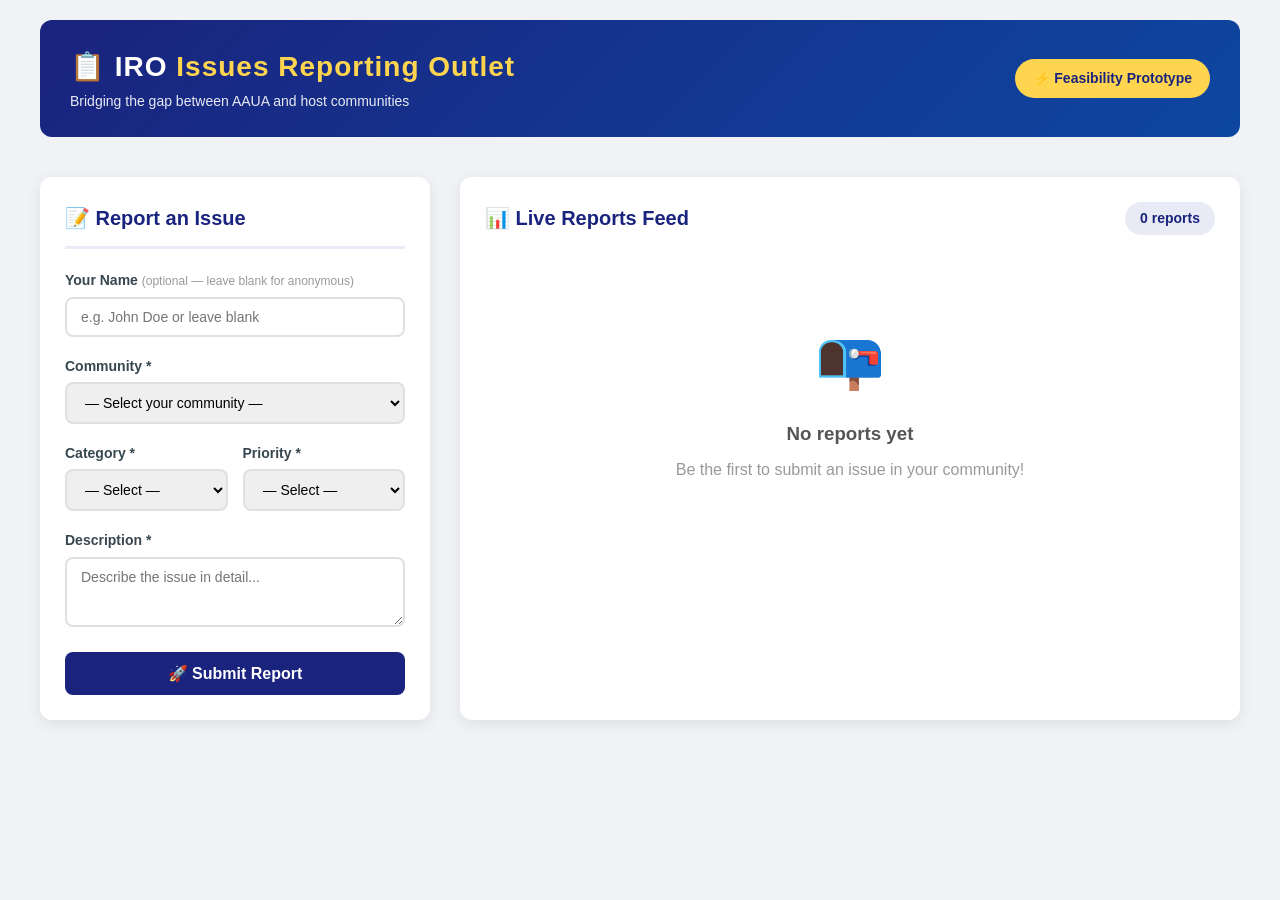
==== IRO/index.html @ c9edafbb "Add Software Requirement Specification (SRS) document for IRO (Issues Reporting Outlet)" ====
<!DOCTYPE html>
<html lang="en">
<head>
    <meta charset="UTF-8">
    <meta name="viewport" content="width=device-width, initial-scale=1.0">
    <title>IRO - Issues Reporting Outlet</title>
    <style>
        
        * {
            margin: 0;
            padding: 0;
            box-sizing: border-box;
        }

        body {
            font-family: 'Segoe UI', Tahoma, Geneva, Verdana, sans-serif;
            background: #f0f2f5;
            color: #333;
            line-height: 1.6;
            padding: 20px;
        }

        
        .container {
            max-width: 1200px;
            margin: 0 auto;
            display: grid;
            grid-template-columns: 1fr 2fr;
            gap: 30px;
        }

        
        header {
            grid-column: 1 / -1;
            background: linear-gradient(135deg, #1a237e, #0d47a1);
            color: white;
            padding: 25px 30px;
            border-radius: 12px;
            margin-bottom: 10px;
            display: flex;
            justify-content: space-between;
            align-items: center;
            flex-wrap: wrap;
        }

        header h1 {
            font-size: 28px;
            font-weight: 700;
            letter-spacing: 1px;
        }

        header h1 span {
            color: #ffd54f;
        }

        header p {
            font-size: 14px;
            opacity: 0.9;
        }

        .badge {
            background: #ffd54f;
            color: #1a237e;
            padding: 8px 18px;
            border-radius: 20px;
            font-weight: 600;
            font-size: 14px;
        }

        
        .card {
            background: white;
            padding: 25px;
            border-radius: 12px;
            box-shadow: 0 4px 15px rgba(0, 0, 0, 0.08);
        }

        .card h2 {
            font-size: 20px;
            margin-bottom: 20px;
            color: #1a237e;
            border-bottom: 3px solid #e8eaf6;
            padding-bottom: 12px;
        }

        .form-group {
            margin-bottom: 18px;
        }

        .form-group label {
            display: block;
            font-weight: 600;
            font-size: 14px;
            margin-bottom: 5px;
            color: #37474f;
        }

        .form-group label .optional {
            font-weight: 400;
            color: #999;
            font-size: 12px;
        }

        .form-group input,
        .form-group select,
        .form-group textarea {
            width: 100%;
            padding: 10px 14px;
            border: 2px solid #e0e0e0;
            border-radius: 8px;
            font-size: 14px;
            transition: 0.3s;
            font-family: inherit;
        }

        .form-group input:focus,
        .form-group select:focus,
        .form-group textarea:focus {
            outline: none;
            border-color: #1a237e;
            box-shadow: 0 0 0 3px rgba(26, 35, 126, 0.1);
        }

        .form-group textarea {
            resize: vertical;
            min-height: 70px;
        }

        .form-row {
            display: grid;
            grid-template-columns: 1fr 1fr;
            gap: 15px;
        }

        .btn {
            background: #1a237e;
            color: white;
            border: none;
            padding: 12px 28px;
            border-radius: 8px;
            font-size: 16px;
            font-weight: 600;
            cursor: pointer;
            transition: 0.3s;
            width: 100%;
        }

        .btn:hover {
            background: #0d47a1;
            transform: translateY(-2px);
            box-shadow: 0 6px 20px rgba(26, 35, 126, 0.3);
        }

        .btn:active {
            transform: translateY(0);
        }

        
        .feed-header {
            display: flex;
            justify-content: space-between;
            align-items: center;
            margin-bottom: 20px;
            flex-wrap: wrap;
            gap: 10px;
        }

        .feed-header h2 {
            margin-bottom: 0;
            border-bottom: none;
            padding-bottom: 0;
        }

        .report-count {
            background: #e8eaf6;
            padding: 5px 15px;
            border-radius: 20px;
            font-size: 14px;
            font-weight: 600;
            color: #1a237e;
        }

        .report-item {
            background: white;
            padding: 18px 20px;
            border-radius: 10px;
            margin-bottom: 14px;
            box-shadow: 0 2px 8px rgba(0, 0, 0, 0.06);
            border-left: 5px solid #e0e0e0;
            transition: 0.3s;
        }

        .report-item:hover {
            transform: translateX(4px);
            box-shadow: 0 4px 15px rgba(0, 0, 0, 0.1);
        }

        .report-item .report-header {
            display: flex;
            justify-content: space-between;
            align-items: center;
            flex-wrap: wrap;
            gap: 10px;
            margin-bottom: 8px;
        }

        .report-item .reporter {
            font-weight: 600;
            color: #1a237e;
        }

        .report-item .timestamp {
            font-size: 12px;
            color: #999;
        }

        .report-item .category {
            font-size: 13px;
            color: #666;
            background: #f5f5f5;
            padding: 2px 12px;
            border-radius: 12px;
            display: inline-block;
        }

        .report-item .description {
            margin: 8px 0 10px 0;
            color: #444;
        }

        .report-item .community {
            font-size: 13px;
            color: #666;
        }

        .report-item .community strong {
            color: #1a237e;
        }

        
        .priority-badge {
            font-size: 12px;
            font-weight: 700;
            padding: 4px 14px;
            border-radius: 20px;
            text-transform: uppercase;
            letter-spacing: 0.5px;
        }

        .priority-high {
            background: #ffebee;
            color: #c62828;
            border-left-color: #c62828;
        }
        .priority-high .priority-badge {
            background: #c62828;
            color: white;
        }

        .priority-medium {
            background: #fff8e1;
            color: #f57f17;
            border-left-color: #f57f17;
        }
        .priority-medium .priority-badge {
            background: #f57f17;
            color: white;
        }

        .priority-low {
            background: #e8f5e9;
            color: #2e7d32;
            border-left-color: #2e7d32;
        }
        .priority-low .priority-badge {
            background: #2e7d32;
            color: white;
        }

        
        .empty-state {
            text-align: center;
            padding: 60px 20px;
            color: #999;
        }

        .empty-state .icon {
            font-size: 56px;
            margin-bottom: 15px;
        }

        .empty-state h3 {
            color: #555;
            margin-bottom: 8px;
        }

        
        .toast {
            position: fixed;
            bottom: 30px;
            right: 30px;
            background: #1a237e;
            color: white;
            padding: 15px 25px;
            border-radius: 10px;
            box-shadow: 0 6px 25px rgba(0, 0, 0, 0.2);
            transform: translateY(100px);
            opacity: 0;
            transition: 0.5s;
            z-index: 1000;
            font-weight: 500;
        }

        .toast.show {
            transform: translateY(0);
            opacity: 1;
        }

        .toast.success {
            background: #2e7d32;
        }

        .toast.error {
            background: #c62828;
        }

        
        @media (max-width: 760px) {
            .container {
                grid-template-columns: 1fr;
                gap: 20px;
            }

            header {
                flex-direction: column;
                text-align: center;
                gap: 10px;
                padding: 20px;
            }

            header h1 {
                font-size: 22px;
            }

            .form-row {
                grid-template-columns: 1fr;
            }

            .feed-header {
                flex-direction: column;
                align-items: flex-start;
            }

            .card {
                padding: 18px;
            }

            body {
                padding: 12px;
            }

            .toast {
                left: 20px;
                right: 20px;
                bottom: 20px;
                text-align: center;
            }
        }

        @media (max-width: 480px) {
            header h1 {
                font-size: 18px;
            }
            .badge {
                font-size: 11px;
                padding: 5px 12px;
            }
        }
    </style>
</head>
<body>

    <div class="container">

        
        <header>
            <div>
                <h1>📋 IRO <span>Issues Reporting Outlet</span></h1>
                <p>Bridging the gap between AAUA and host communities</p>
            </div>
            <div class="badge">⚡ Feasibility Prototype</div>
        </header>

        
        <section class="card" id="submitSection">
            <h2>📝 Report an Issue</h2>
            <form id="reportForm">
                <div class="form-group">
                    <label>Your Name <span class="optional">(optional — leave blank for anonymous)</span></label>
                    <input type="text" id="reporterName" placeholder="e.g. John Doe or leave blank">
                </div>

                <div class="form-group">
                    <label>Community *</label>
                    <select id="community" required>
                        <option value="">— Select your community —</option>
                        <option value="Akungba">Akungba</option>
                        <option value="Iwaro">Iwaro</option>
                        <option value="Etioro">Etioro</option>
                        <option value="Ayegunle">Ayegunle</option>
                        <option value="AAUA Students (General)">AAUA Students (General)</option>
                        <option value="Other">Other</option>
                    </select>
                </div>

                <div class="form-row">
                    <div class="form-group">
                        <label>Category *</label>
                        <select id="category" required>
                            <option value="">— Select —</option>
                            <option value="Security">Security</option>
                            <option value="Infrastructure">Infrastructure</option>
                            <option value="Welfare">Welfare</option>
                            <option value="Sanitation">Sanitation</option>
                            <option value="Electricity">Electricity</option>
                            <option value="Water">Water</option>
                            <option value="Road">Road</option>
                            <option value="Other">Other</option>
                        </select>
                    </div>
                    <div class="form-group">
                        <label>Priority *</label>
                        <select id="priority" required>
                            <option value="">— Select —</option>
                            <option value="Low">🟢 Low</option>
                            <option value="Medium">🟡 Medium</option>
                            <option value="High">🔴 High</option>
                        </select>
                    </div>
                </div>

                <div class="form-group">
                    <label>Description *</label>
                    <textarea id="description" placeholder="Describe the issue in detail..." required></textarea>
                </div>

                <button type="submit" class="btn">🚀 Submit Report</button>
            </form>
        </section>

        
        <section class="card" id="feedSection">
            <div class="feed-header">
                <h2>📊 Live Reports Feed</h2>
                <span class="report-count" id="reportCount">0 reports</span>
            </div>
            <div id="reportsContainer">
                
            </div>
        </section>

    </div>

    
    <div id="toast" class="toast"></div>

    <script>
        
        
        

        const STORAGE_KEY = 'iro_reports';

        
        function getReports() {
            try {
                const data = localStorage.getItem(STORAGE_KEY);
                return data ? JSON.parse(data) : [];
            } catch (e) {
                return [];
            }
        }

        
        function saveReports(reports) {
            localStorage.setItem(STORAGE_KEY, JSON.stringify(reports));
        }

        
        function escapeHtml(text) {
            if (!text) return '';
            const map = {
                '&': '&amp;',
                '<': '&lt;',
                '>': '&gt;',
                '"': '&quot;',
                "'": '&#039;'
            };
            return String(text).replace(/[&<>"']/g, function(m) {
                return map[m];
            });
        }

        // ----- Helper: Format timestamp -----
        function formatTimestamp(timestamp) {
            const date = new Date(timestamp);
            return date.toLocaleString('en-NG', {
                day: '2-digit',
                month: 'short',
                year: 'numeric',
                hour: '2-digit',
                minute: '2-digit'
            });
        }

        // ============================================================
        //  RENDER REPORTS
        // ============================================================

        function renderReports() {
            const reports = getReports();
            const container = document.getElementById('reportsContainer');
            const countBadge = document.getElementById('reportCount');

            // Update count
            countBadge.textContent = `${reports.length} report${reports.length !== 1 ? 's' : ''}`;

            if (reports.length === 0) {
                container.innerHTML = `
                    <div class="empty-state">
                        <div class="icon">📭</div>
                        <h3>No reports yet</h3>
                        <p>Be the first to submit an issue in your community!</p>
                    </div>
                `;
                return;
            }

            // Sort: newest first (reverse chronological)
            const sorted = [...reports].sort((a, b) => b.timestamp - a.timestamp);

            let html = '';
            for (const report of sorted) {
                // Determine priority class for styling
                const priorityClass = `priority-${report.priority.toLowerCase()}`;

                html += `
                    <div class="report-item ${priorityClass}">
                        <div class="report-header">
                            <span class="reporter">👤 ${escapeHtml(report.reporter)}</span>
                            <span class="priority-badge">${escapeHtml(report.priority)}</span>
                        </div>
                        <div class="report-header" style="margin-top: -4px;">
                            <span class="category">📂 ${escapeHtml(report.category)}</span>
                            <span class="timestamp">🕐 ${formatTimestamp(report.timestamp)}</span>
                        </div>
                        <p class="description">${escapeHtml(report.description)}</p>
                        <div class="community">
                            <strong>📍 Community:</strong> ${escapeHtml(report.community)}
                        </div>
                    </div>
                `;
            }

            container.innerHTML = html;
        }

        // ============================================================
        //  SUBMIT FORM
        // ============================================================

        function showToast(message, type = 'success') {
            const toast = document.getElementById('toast');
            toast.textContent = message;
            toast.className = `toast ${type}`;
            // Force reflow
            void toast.offsetWidth;
            toast.classList.add('show');

            clearTimeout(toast._timeout);
            toast._timeout = setTimeout(() => {
                toast.classList.remove('show');
            }, 3500);
        }

        document.getElementById('reportForm').addEventListener('submit', function(e) {
            e.preventDefault();

            // 1. Get form values
            let name = document.getElementById('reporterName').value.trim();
            const community = document.getElementById('community').value;
            const category = document.getElementById('category').value;
            const priority = document.getElementById('priority').value;
            const description = document.getElementById('description').value.trim();

            // 2. Validate
            if (!community || !category || !priority || !description) {
                showToast('⚠️ Please fill in all required fields.', 'error');
                return;
            }

            // 3. Sanitize inputs
            const sanitizedName = escapeHtml(name || 'Anonymous');
            const sanitizedCommunity = escapeHtml(community);
            const sanitizedCategory = escapeHtml(category);
            const sanitizedPriority = escapeHtml(priority);
            const sanitizedDescription = escapeHtml(description);

            // 4. Build report object
            const report = {
                id: Date.now() + '_' + Math.random().toString(36).substr(2, 6),
                reporter: sanitizedName,
                community: sanitizedCommunity,
                category: sanitizedCategory,
                priority: sanitizedPriority,
                description: sanitizedDescription,
                timestamp: Date.now()
            };

            // 5. Save to localStorage
            const reports = getReports();
            reports.push(report);
            saveReports(reports);

            // 6. Clear form
            document.getElementById('reportForm').reset();
            // Keep name field empty for next anonymous submission
            document.getElementById('reporterName').value = '';

            // 7. Re-render feed
            renderReports();

            // 8. Show success
            showToast('✅ Report submitted successfully!', 'success');
        });

        // ============================================================
        //  INIT — Load reports on page load
        // ============================================================

        document.addEventListener('DOMContentLoaded', function() {
            renderReports();

            // Auto-refresh every 10 seconds (for demo / multi-tab sync)
            setInterval(renderReports, 10000);
        });

        // ============================================================
        //  KEYBOARD SHORTCUT: Ctrl+Enter to submit
        // ============================================================

        document.addEventListener('keydown', function(e) {
            if ((e.ctrlKey || e.metaKey) && e.key === 'Enter') {
                const form = document.getElementById('reportForm');
                if (document.activeElement && form.contains(document.activeElement)) {
                    form.dispatchEvent(new Event('submit'));
                }
            }
        });
    </script>

</body>
</html>
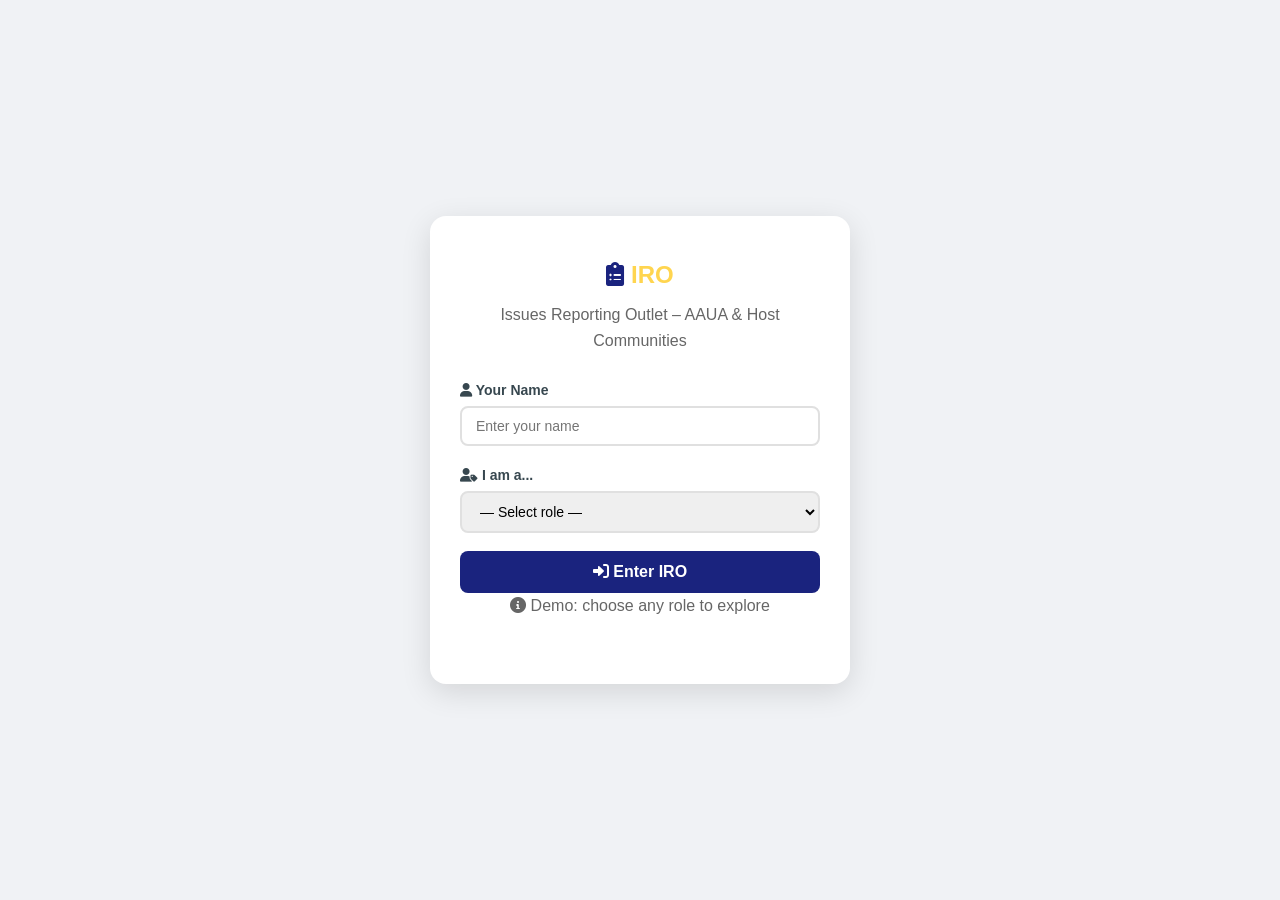
==== commit 05c1f047: "chore: update styles in style.css and remove redundant login.html" ====
--- a/IRO/index.html
+++ b/IRO/index.html
@@ -1,663 +1,161 @@
 <!DOCTYPE html>
 <html lang="en">
 <head>
-    <meta charset="UTF-8">
-    <meta name="viewport" content="width=device-width, initial-scale=1.0">
-    <title>IRO - Issues Reporting Outlet</title>
-    <style>
-        
-        * {
-            margin: 0;
-            padding: 0;
-            box-sizing: border-box;
-        }
-
-        body {
-            font-family: 'Segoe UI', Tahoma, Geneva, Verdana, sans-serif;
-            background: #f0f2f5;
-            color: #333;
-            line-height: 1.6;
-            padding: 20px;
-        }
-
-        
-        .container {
-            max-width: 1200px;
-            margin: 0 auto;
-            display: grid;
-            grid-template-columns: 1fr 2fr;
-            gap: 30px;
-        }
-
-        
-        header {
-            grid-column: 1 / -1;
-            background: linear-gradient(135deg, #1a237e, #0d47a1);
-            color: white;
-            padding: 25px 30px;
-            border-radius: 12px;
-            margin-bottom: 10px;
-            display: flex;
-            justify-content: space-between;
-            align-items: center;
-            flex-wrap: wrap;
-        }
-
-        header h1 {
-            font-size: 28px;
-            font-weight: 700;
-            letter-spacing: 1px;
-        }
-
-        header h1 span {
-            color: #ffd54f;
-        }
-
-        header p {
-            font-size: 14px;
-            opacity: 0.9;
-        }
-
-        .badge {
-            background: #ffd54f;
-            color: #1a237e;
-            padding: 8px 18px;
-            border-radius: 20px;
-            font-weight: 600;
-            font-size: 14px;
-        }
-
-        
-        .card {
-            background: white;
-            padding: 25px;
-            border-radius: 12px;
-            box-shadow: 0 4px 15px rgba(0, 0, 0, 0.08);
-        }
-
-        .card h2 {
-            font-size: 20px;
-            margin-bottom: 20px;
-            color: #1a237e;
-            border-bottom: 3px solid #e8eaf6;
-            padding-bottom: 12px;
-        }
-
-        .form-group {
-            margin-bottom: 18px;
-        }
-
-        .form-group label {
-            display: block;
-            font-weight: 600;
-            font-size: 14px;
-            margin-bottom: 5px;
-            color: #37474f;
-        }
-
-        .form-group label .optional {
-            font-weight: 400;
-            color: #999;
-            font-size: 12px;
-        }
-
-        .form-group input,
-        .form-group select,
-        .form-group textarea {
-            width: 100%;
-            padding: 10px 14px;
-            border: 2px solid #e0e0e0;
-            border-radius: 8px;
-            font-size: 14px;
-            transition: 0.3s;
-            font-family: inherit;
-        }
-
-        .form-group input:focus,
-        .form-group select:focus,
-        .form-group textarea:focus {
-            outline: none;
-            border-color: #1a237e;
-            box-shadow: 0 0 0 3px rgba(26, 35, 126, 0.1);
-        }
-
-        .form-group textarea {
-            resize: vertical;
-            min-height: 70px;
-        }
-
-        .form-row {
-            display: grid;
-            grid-template-columns: 1fr 1fr;
-            gap: 15px;
-        }
-
-        .btn {
-            background: #1a237e;
-            color: white;
-            border: none;
-            padding: 12px 28px;
-            border-radius: 8px;
-            font-size: 16px;
-            font-weight: 600;
-            cursor: pointer;
-            transition: 0.3s;
-            width: 100%;
-        }
-
-        .btn:hover {
-            background: #0d47a1;
-            transform: translateY(-2px);
-            box-shadow: 0 6px 20px rgba(26, 35, 126, 0.3);
-        }
-
-        .btn:active {
-            transform: translateY(0);
-        }
-
-        
-        .feed-header {
-            display: flex;
-            justify-content: space-between;
-            align-items: center;
-            margin-bottom: 20px;
-            flex-wrap: wrap;
-            gap: 10px;
-        }
-
-        .feed-header h2 {
-            margin-bottom: 0;
-            border-bottom: none;
-            padding-bottom: 0;
-        }
-
-        .report-count {
-            background: #e8eaf6;
-            padding: 5px 15px;
-            border-radius: 20px;
-            font-size: 14px;
-            font-weight: 600;
-            color: #1a237e;
-        }
-
-        .report-item {
-            background: white;
-            padding: 18px 20px;
-            border-radius: 10px;
-            margin-bottom: 14px;
-            box-shadow: 0 2px 8px rgba(0, 0, 0, 0.06);
-            border-left: 5px solid #e0e0e0;
-            transition: 0.3s;
-        }
-
-        .report-item:hover {
-            transform: translateX(4px);
-            box-shadow: 0 4px 15px rgba(0, 0, 0, 0.1);
-        }
-
-        .report-item .report-header {
-            display: flex;
-            justify-content: space-between;
-            align-items: center;
-            flex-wrap: wrap;
-            gap: 10px;
-            margin-bottom: 8px;
-        }
-
-        .report-item .reporter {
-            font-weight: 600;
-            color: #1a237e;
-        }
-
-        .report-item .timestamp {
-            font-size: 12px;
-            color: #999;
-        }
-
-        .report-item .category {
-            font-size: 13px;
-            color: #666;
-            background: #f5f5f5;
-            padding: 2px 12px;
-            border-radius: 12px;
-            display: inline-block;
-        }
-
-        .report-item .description {
-            margin: 8px 0 10px 0;
-            color: #444;
-        }
-
-        .report-item .community {
-            font-size: 13px;
-            color: #666;
-        }
-
-        .report-item .community strong {
-            color: #1a237e;
-        }
-
-        
-        .priority-badge {
-            font-size: 12px;
-            font-weight: 700;
-            padding: 4px 14px;
-            border-radius: 20px;
-            text-transform: uppercase;
-            letter-spacing: 0.5px;
-        }
-
-        .priority-high {
-            background: #ffebee;
-            color: #c62828;
-            border-left-color: #c62828;
-        }
-        .priority-high .priority-badge {
-            background: #c62828;
-            color: white;
-        }
-
-        .priority-medium {
-            background: #fff8e1;
-            color: #f57f17;
-            border-left-color: #f57f17;
-        }
-        .priority-medium .priority-badge {
-            background: #f57f17;
-            color: white;
-        }
-
-        .priority-low {
-            background: #e8f5e9;
-            color: #2e7d32;
-            border-left-color: #2e7d32;
-        }
-        .priority-low .priority-badge {
-            background: #2e7d32;
-            color: white;
-        }
-
-        
-        .empty-state {
-            text-align: center;
-            padding: 60px 20px;
-            color: #999;
-        }
-
-        .empty-state .icon {
-            font-size: 56px;
-            margin-bottom: 15px;
-        }
-
-        .empty-state h3 {
-            color: #555;
-            margin-bottom: 8px;
-        }
-
-        
-        .toast {
-            position: fixed;
-            bottom: 30px;
-            right: 30px;
-            background: #1a237e;
-            color: white;
-            padding: 15px 25px;
-            border-radius: 10px;
-            box-shadow: 0 6px 25px rgba(0, 0, 0, 0.2);
-            transform: translateY(100px);
-            opacity: 0;
-            transition: 0.5s;
-            z-index: 1000;
-            font-weight: 500;
-        }
-
-        .toast.show {
-            transform: translateY(0);
-            opacity: 1;
-        }
-
-        .toast.success {
-            background: #2e7d32;
-        }
-
-        .toast.error {
-            background: #c62828;
-        }
-
-        
-        @media (max-width: 760px) {
-            .container {
-                grid-template-columns: 1fr;
-                gap: 20px;
-            }
-
-            header {
-                flex-direction: column;
-                text-align: center;
-                gap: 10px;
-                padding: 20px;
-            }
-
-            header h1 {
-                font-size: 22px;
-            }
-
-            .form-row {
-                grid-template-columns: 1fr;
-            }
-
-            .feed-header {
-                flex-direction: column;
-                align-items: flex-start;
-            }
-
-            .card {
-                padding: 18px;
-            }
-
-            body {
-                padding: 12px;
-            }
-
-            .toast {
-                left: 20px;
-                right: 20px;
-                bottom: 20px;
-                text-align: center;
-            }
-        }
-
-        @media (max-width: 480px) {
-            header h1 {
-                font-size: 18px;
-            }
-            .badge {
-                font-size: 11px;
-                padding: 5px 12px;
-            }
-        }
-    </style>
+    <meta charset="UTF-8" />
+    <meta name="viewport" content="width=device-width, initial-scale=1.0" />
+    <title>IRO – Issues Reporting Outlet</title>
+    <!-- Font Awesome 6 (free) -->
+    <link rel="stylesheet" href="https://cdnjs.cloudflare.com/ajax/libs/font-awesome/6.0.0-beta3/css/all.min.css" />
+    <link rel="stylesheet" href="css/style.css" />
 </head>
 <body>
-
-    <div class="container">
-
-        
-        <header>
-            <div>
-                <h1>📋 IRO <span>Issues Reporting Outlet</span></h1>
-                <p>Bridging the gap between AAUA and host communities</p>
-            </div>
-            <div class="badge">⚡ Feasibility Prototype</div>
-        </header>
-
-        
-        <section class="card" id="submitSection">
-            <h2>📝 Report an Issue</h2>
-            <form id="reportForm">
-                <div class="form-group">
-                    <label>Your Name <span class="optional">(optional — leave blank for anonymous)</span></label>
-                    <input type="text" id="reporterName" placeholder="e.g. John Doe or leave blank">
+    <main>
+        <!-- ===== LOGIN SCREEN ===== -->
+        <section id="loginScreen" aria-labelledby="loginHeading">
+            <header class="login-header">
+                <div class="brand">
+                    <h1 id="loginHeading"><i class="fas fa-clipboard-list"></i> <span>IRO</span></h1>
+                    <p>Issues Reporting Outlet – AAUA &amp; Host Communities</p>
                 </div>
-
-                <div class="form-group">
-                    <label>Community *</label>
-                    <select id="community" required>
-                        <option value="">— Select your community —</option>
-                        <option value="Akungba">Akungba</option>
-                        <option value="Iwaro">Iwaro</option>
-                        <option value="Etioro">Etioro</option>
-                        <option value="Ayegunle">Ayegunle</option>
-                        <option value="AAUA Students (General)">AAUA Students (General)</option>
-                        <option value="Other">Other</option>
-                    </select>
-                </div>
-
-                <div class="form-row">
+            </header>
+            <div class="login-panel">
+                <form id="loginForm">
                     <div class="form-group">
-                        <label>Category *</label>
-                        <select id="category" required>
-                            <option value="">— Select —</option>
-                            <option value="Security">Security</option>
-                            <option value="Infrastructure">Infrastructure</option>
-                            <option value="Welfare">Welfare</option>
-                            <option value="Sanitation">Sanitation</option>
-                            <option value="Electricity">Electricity</option>
-                            <option value="Water">Water</option>
-                            <option value="Road">Road</option>
-                            <option value="Other">Other</option>
+                        <label for="loginName"><i class="fas fa-user"></i> Your Name</label>
+                        <input type="text" id="loginName" placeholder="Enter your name" required />
+                    </div>
+                    <div class="form-group">
+                        <label for="loginRole"><i class="fas fa-user-tag"></i> I am a...</label>
+                        <select id="loginRole" required>
+                            <option value="">— Select role —</option>
+                            <option value="Student">Student</option>
+                            <option value="Indigene">Indigene</option>
+                            <option value="Authorized">Authorized (Admin/Liaison)</option>
                         </select>
                     </div>
-                    <div class="form-group">
-                        <label>Priority *</label>
-                        <select id="priority" required>
-                            <option value="">— Select —</option>
-                            <option value="Low">🟢 Low</option>
-                            <option value="Medium">🟡 Medium</option>
-                            <option value="High">🔴 High</option>
-                        </select>
-                    </div>
-                </div>
-
-                <div class="form-group">
-                    <label>Description *</label>
-                    <textarea id="description" placeholder="Describe the issue in detail..." required></textarea>
-                </div>
-
-                <button type="submit" class="btn">🚀 Submit Report</button>
-            </form>
-        </section>
-
-        
-        <section class="card" id="feedSection">
-            <div class="feed-header">
-                <h2>📊 Live Reports Feed</h2>
-                <span class="report-count" id="reportCount">0 reports</span>
-            </div>
-            <div id="reportsContainer">
-                
+                    <button type="submit" class="btn-primary"><i class="fas fa-sign-in-alt"></i> Enter IRO</button>
+                </form>
+                <p class="login-note"><i class="fas fa-info-circle"></i> Demo: choose any role to explore</p>
             </div>
         </section>
 
-    </div>
+        <!-- ===== MAIN APP ===== -->
+        <section id="app" aria-labelledby="appHeading">
+            <!-- Header -->
+            <header class="app-header">
+                <div class="brand">
+                    <h1 id="appHeading"><i class="fas fa-clipboard-list"></i> <span>IRO</span> – Issues Reporting</h1>
+                    <div class="app-tagline"><i class="fas fa-handshake"></i> Bridging AAUA &amp; host communities</div>
+                </div>
+                <div class="user-info">
+                    <span id="displayName"></span>
+                    <span class="role-badge" id="displayRole"></span>
+                    <button class="logout-btn" id="logoutBtn"><i class="fas fa-sign-out-alt"></i> Logout</button>
+                </div>
+            </header>
 
-    
-    <div id="toast" class="toast"></div>
+            <!-- ===== STATS CARDS (new) ===== -->
+            <section class="stats-row" id="statsRow">
+                <div class="stat-card">
+                    <div class="stat-icon"><i class="fas fa-file-alt"></i></div>
+                    <div class="stat-details">
+                        <span class="stat-number" id="statTotal">0</span>
+                        <span class="stat-label">Total Reports</span>
+                    </div>
+                </div>
+                <div class="stat-card">
+                    <div class="stat-icon"><i class="fas fa-clock"></i></div>
+                    <div class="stat-details">
+                        <span class="stat-number" id="statPending">0</span>
+                        <span class="stat-label">Pending</span>
+                    </div>
+                </div>
+                <div class="stat-card">
+                    <div class="stat-icon"><i class="fas fa-check-circle"></i></div>
+                    <div class="stat-details">
+                        <span class="stat-number" id="statResolved">0</span>
+                        <span class="stat-label">Resolved</span>
+                    </div>
+                </div>
+                <div class="stat-card">
+                    <div class="stat-icon"><i class="fas fa-exclamation-triangle"></i></div>
+                    <div class="stat-details">
+                        <span class="stat-number" id="statHigh">0</span>
+                        <span class="stat-label">High Priority</span>
+                    </div>
+                </div>
+            </section>
 
-    <script>
-        
-        
-        
+            <!-- Two‑column grid (form + feed) -->
+            <div class="grid-container">
+                <!-- Submit Form -->
+                <article class="card" id="submitSection">
+                    <h2><i class="fas fa-pen"></i> Report an Issue</h2>
+                    <form id="reportForm">
+                        <div class="form-group">
+                            <label><i class="fas fa-user"></i> Your Name <span class="optional">(optional – blank = Anonymous)</span></label>
+                            <input type="text" id="reporterName" placeholder="e.g. John Doe or leave blank" />
+                        </div>
+                        <div class="form-group">
+                            <label>Community *</label>
+                            <select id="community" required>
+                                <option value="">— Select your community —</option>
+                                <option value="Akungba">Akungba</option>
+                                <option value="Iwaro">Iwaro</option>
+                                <option value="Etioro">Etioro</option>
+                                <option value="Ayegunle">Ayegunle</option>
+                                <option value="AAUA Students (General)">AAUA Students (General)</option>
+                                <option value="Other">Other</option>
+                            </select>
+                        </div>
+                        <div class="form-row">
+                            <div class="form-group">
+                                <label>Category *</label>
+                                <select id="category" required>
+                                    <option value="">— Select —</option>
+                                    <option value="Security">Security</option>
+                                    <option value="Infrastructure">Infrastructure</option>
+                                    <option value="Welfare">Welfare</option>
+                                    <option value="Sanitation">Sanitation</option>
+                                    <option value="Electricity">Electricity</option>
+                                    <option value="Water">Water</option>
+                                    <option value="Road">Road</option>
+                                    <option value="Other">Other</option>
+                                </select>
+                            </div>
+                            <div class="form-group">
+                                <label>Priority *</label>
+                                <select id="priority" required>
+                                    <option value="">— Select —</option>
+                                    <option value="Low"><i class="fas fa-circle" style="color:#2e7d32;"></i> Low</option>
+                                    <option value="Medium"><i class="fas fa-circle" style="color:#f57f17;"></i> Medium</option>
+                                    <option value="High"><i class="fas fa-circle" style="color:#c62828;"></i> High</option>
+                                </select>
+                            </div>
+                        </div>
+                        <div class="form-group">
+                            <label>Description *</label>
+                            <textarea id="description" placeholder="Describe the issue in detail..." required></textarea>
+                        </div>
+                        <button type="submit" class="btn-primary"><i class="fas fa-paper-plane"></i> Submit Report</button>
+                    </form>
+                </article>
 
-        const STORAGE_KEY = 'iro_reports';
+                <!-- Reports Feed -->
+                <article class="card" id="feedSection">
+                    <div class="feed-header">
+                        <h2><i class="fas fa-stream"></i> Live Reports Feed</h2>
+                        <span class="report-count" id="reportCount">0 reports</span>
+                    </div>
+                    <div id="reportsContainer"></div>
+                </article>
+            </div>
+        </section>
+    </main>
 
-        
-        function getReports() {
-            try {
-                const data = localStorage.getItem(STORAGE_KEY);
-                return data ? JSON.parse(data) : [];
-            } catch (e) {
-                return [];
-            }
-        }
+    <!-- Toast Notification -->
+    <div id="toast" class="toast" role="status" aria-live="polite"></div>
 
-        
-        function saveReports(reports) {
-            localStorage.setItem(STORAGE_KEY, JSON.stringify(reports));
-        }
-
-        
-        function escapeHtml(text) {
-            if (!text) return '';
-            const map = {
-                '&': '&amp;',
-                '<': '&lt;',
-                '>': '&gt;',
-                '"': '&quot;',
-                "'": '&#039;'
-            };
-            return String(text).replace(/[&<>"']/g, function(m) {
-                return map[m];
-            });
-        }
-
-        // ----- Helper: Format timestamp -----
-        function formatTimestamp(timestamp) {
-            const date = new Date(timestamp);
-            return date.toLocaleString('en-NG', {
-                day: '2-digit',
-                month: 'short',
-                year: 'numeric',
-                hour: '2-digit',
-                minute: '2-digit'
-            });
-        }
-
-        // ============================================================
-        //  RENDER REPORTS
-        // ============================================================
-
-        function renderReports() {
-            const reports = getReports();
-            const container = document.getElementById('reportsContainer');
-            const countBadge = document.getElementById('reportCount');
-
-            // Update count
-            countBadge.textContent = `${reports.length} report${reports.length !== 1 ? 's' : ''}`;
-
-            if (reports.length === 0) {
-                container.innerHTML = `
-                    <div class="empty-state">
-                        <div class="icon">📭</div>
-                        <h3>No reports yet</h3>
-                        <p>Be the first to submit an issue in your community!</p>
-                    </div>
-                `;
-                return;
-            }
-
-            // Sort: newest first (reverse chronological)
-            const sorted = [...reports].sort((a, b) => b.timestamp - a.timestamp);
-
-            let html = '';
-            for (const report of sorted) {
-                // Determine priority class for styling
-                const priorityClass = `priority-${report.priority.toLowerCase()}`;
-
-                html += `
-                    <div class="report-item ${priorityClass}">
-                        <div class="report-header">
-                            <span class="reporter">👤 ${escapeHtml(report.reporter)}</span>
-                            <span class="priority-badge">${escapeHtml(report.priority)}</span>
-                        </div>
-                        <div class="report-header" style="margin-top: -4px;">
-                            <span class="category">📂 ${escapeHtml(report.category)}</span>
-                            <span class="timestamp">🕐 ${formatTimestamp(report.timestamp)}</span>
-                        </div>
-                        <p class="description">${escapeHtml(report.description)}</p>
-                        <div class="community">
-                            <strong>📍 Community:</strong> ${escapeHtml(report.community)}
-                        </div>
-                    </div>
-                `;
-            }
-
-            container.innerHTML = html;
-        }
-
-        // ============================================================
-        //  SUBMIT FORM
-        // ============================================================
-
-        function showToast(message, type = 'success') {
-            const toast = document.getElementById('toast');
-            toast.textContent = message;
-            toast.className = `toast ${type}`;
-            // Force reflow
-            void toast.offsetWidth;
-            toast.classList.add('show');
-
-            clearTimeout(toast._timeout);
-            toast._timeout = setTimeout(() => {
-                toast.classList.remove('show');
-            }, 3500);
-        }
-
-        document.getElementById('reportForm').addEventListener('submit', function(e) {
-            e.preventDefault();
-
-            // 1. Get form values
-            let name = document.getElementById('reporterName').value.trim();
-            const community = document.getElementById('community').value;
-            const category = document.getElementById('category').value;
-            const priority = document.getElementById('priority').value;
-            const description = document.getElementById('description').value.trim();
-
-            // 2. Validate
-            if (!community || !category || !priority || !description) {
-                showToast('⚠️ Please fill in all required fields.', 'error');
-                return;
-            }
-
-            // 3. Sanitize inputs
-            const sanitizedName = escapeHtml(name || 'Anonymous');
-            const sanitizedCommunity = escapeHtml(community);
-            const sanitizedCategory = escapeHtml(category);
-            const sanitizedPriority = escapeHtml(priority);
-            const sanitizedDescription = escapeHtml(description);
-
-            // 4. Build report object
-            const report = {
-                id: Date.now() + '_' + Math.random().toString(36).substr(2, 6),
-                reporter: sanitizedName,
-                community: sanitizedCommunity,
-                category: sanitizedCategory,
-                priority: sanitizedPriority,
-                description: sanitizedDescription,
-                timestamp: Date.now()
-            };
-
-            // 5. Save to localStorage
-            const reports = getReports();
-            reports.push(report);
-            saveReports(reports);
-
-            // 6. Clear form
-            document.getElementById('reportForm').reset();
-            // Keep name field empty for next anonymous submission
-            document.getElementById('reporterName').value = '';
-
-            // 7. Re-render feed
-            renderReports();
-
-            // 8. Show success
-            showToast('✅ Report submitted successfully!', 'success');
-        });
-
-        // ============================================================
-        //  INIT — Load reports on page load
-        // ============================================================
-
-        document.addEventListener('DOMContentLoaded', function() {
-            renderReports();
-
-            // Auto-refresh every 10 seconds (for demo / multi-tab sync)
-            setInterval(renderReports, 10000);
-        });
-
-        // ============================================================
-        //  KEYBOARD SHORTCUT: Ctrl+Enter to submit
-        // ============================================================
-
-        document.addEventListener('keydown', function(e) {
-            if ((e.ctrlKey || e.metaKey) && e.key === 'Enter') {
-                const form = document.getElementById('reportForm');
-                if (document.activeElement && form.contains(document.activeElement)) {
-                    form.dispatchEvent(new Event('submit'));
-                }
-            }
-        });
-    </script>
-
+    <script src="scripts/main.js"></script>
 </body>
 </html>
--- a/IRO/css/style.css
+++ b/IRO/css/style.css
@@ -0,0 +1,575 @@
+* {
+    margin: 0;
+    padding: 0;
+    box-sizing: border-box;
+}
+
+body {
+    font-family: 'Segoe UI', Tahoma, Geneva, Verdana, sans-serif;
+    background: #f0f2f5;
+    color: #333;
+    line-height: 1.6;
+    padding: 20px;
+    min-height: 100vh;
+    display: flex;
+    justify-content: center;
+    align-items: center;
+}
+
+
+#loginScreen {
+    background: white;
+    padding: 40px 30px;
+    border-radius: 16px;
+    box-shadow: 0 8px 30px rgba(0, 0, 0, 0.12);
+    max-width: 420px;
+    width: 100%;
+    text-align: center;
+}
+
+#loginScreen h1 {
+    color: #1a237e;
+    margin-bottom: 8px;
+}
+
+#loginScreen h1 span {
+    color: #ffd54f;
+}
+
+#loginScreen p {
+    color: #666;
+    margin-bottom: 25px;
+}
+
+#loginScreen .form-group {
+    margin-bottom: 18px;
+    text-align: left;
+}
+
+#loginScreen label {
+    display: block;
+    font-weight: 600;
+    font-size: 14px;
+    margin-bottom: 5px;
+    color: #37474f;
+}
+
+#loginScreen input,
+#loginScreen select {
+    width: 100%;
+    padding: 10px 14px;
+    border: 2px solid #e0e0e0;
+    border-radius: 8px;
+    font-size: 14px;
+    transition: 0.3s;
+}
+
+#loginScreen input:focus,
+#loginScreen select:focus {
+    outline: none;
+    border-color: #1a237e;
+    box-shadow: 0 0 0 3px rgba(26, 35, 126, 0.1);
+}
+
+.btn-primary {
+    background: #1a237e;
+    color: white;
+    border: none;
+    padding: 12px;
+    border-radius: 8px;
+    font-size: 16px;
+    font-weight: 600;
+    cursor: pointer;
+    transition: 0.3s;
+    width: 100%;
+}
+
+.btn-primary:hover {
+    background: #0d47a1;
+    transform: translateY(-2px);
+    box-shadow: 0 6px 20px rgba(26, 35, 126, 0.3);
+}
+
+.btn-secondary {
+    background: #e8eaf6;
+    color: #1a237e;
+    border: none;
+    padding: 8px 16px;
+    border-radius: 6px;
+    font-weight: 600;
+    cursor: pointer;
+    transition: 0.3s;
+}
+
+.btn-secondary:hover {
+    background: #c5cae9;
+}
+
+
+#app {
+    display: none;
+    width: 100%;
+    max-width: 1200px;
+    margin: 0 auto;
+}
+
+
+.app-header {
+    background: linear-gradient(135deg, #1a237e, #0d47a1);
+    color: white;
+    padding: 20px 30px;
+    border-radius: 12px;
+    margin-bottom: 20px;
+    display: flex;
+    justify-content: space-between;
+    align-items: center;
+    flex-wrap: wrap;
+    gap: 15px;
+}
+
+.app-header .brand h1 {
+    font-size: 24px;
+    font-weight: 700;
+    letter-spacing: 1px;
+}
+
+.app-header .brand h1 span {
+    color: #ffd54f;
+}
+
+.app-header .user-info {
+    display: flex;
+    align-items: center;
+    gap: 15px;
+    flex-wrap: wrap;
+}
+
+.app-header .user-info .role-badge {
+    background: rgba(255, 255, 255, 0.2);
+    padding: 4px 14px;
+    border-radius: 20px;
+    font-size: 13px;
+    font-weight: 600;
+}
+
+.app-header .user-info .logout-btn {
+    background: rgba(255, 255, 255, 0.15);
+    color: white;
+    border: 1px solid rgba(255, 255, 255, 0.3);
+    padding: 6px 16px;
+    border-radius: 6px;
+    cursor: pointer;
+    font-weight: 600;
+    transition: 0.3s;
+}
+
+.app-header .user-info .logout-btn:hover {
+    background: rgba(255, 255, 255, 0.3);
+}
+
+
+.grid-container {
+    display: grid;
+    grid-template-columns: 1fr 2fr;
+    gap: 30px;
+}
+
+#submitSection {
+    height: fit-content;
+    max-height: fit-content;
+
+}
+
+
+.card {
+    background: white;
+    padding: 25px;
+    border-radius: 12px;
+    box-shadow: 0 4px 15px rgba(0, 0, 0, 0.08);
+}
+
+.card h2 {
+    font-size: 20px;
+    margin-bottom: 20px;
+    color: #1a237e;
+    border-bottom: 3px solid #e8eaf6;
+    padding-bottom: 12px;
+}
+
+
+.form-group {
+    margin-bottom: 18px;
+}
+
+.form-group label {
+    display: block;
+    font-weight: 600;
+    font-size: 14px;
+    margin-bottom: 5px;
+    color: #37474f;
+}
+
+.form-group label .optional {
+    font-weight: 400;
+    color: #999;
+    font-size: 12px;
+}
+
+.form-group input,
+.form-group select,
+.form-group textarea {
+    width: 100%;
+    padding: 10px 14px;
+    border: 2px solid #e0e0e0;
+    border-radius: 8px;
+    font-size: 14px;
+    transition: 0.3s;
+    font-family: inherit;
+}
+
+.form-group input:focus,
+.form-group select:focus,
+.form-group textarea:focus {
+    outline: none;
+    border-color: #1a237e;
+    box-shadow: 0 0 0 3px rgba(26, 35, 126, 0.1);
+}
+
+.form-group textarea {
+    resize: vertical;
+    min-height: 70px;
+}
+
+.form-row {
+    display: grid;
+    grid-template-columns: 1fr 1fr;
+    gap: 15px;
+}
+
+
+.feed-header {
+    display: flex;
+    justify-content: space-between;
+    align-items: center;
+    margin-bottom: 20px;
+    flex-wrap: wrap;
+    gap: 10px;
+}
+
+.feed-header h2 {
+    margin-bottom: 0;
+    border-bottom: none;
+    padding-bottom: 0;
+}
+
+.report-count {
+    background: #e8eaf6;
+    padding: 5px 15px;
+    border-radius: 20px;
+    font-size: 14px;
+    font-weight: 600;
+    color: #1a237e;
+}
+
+.report-item {
+    background: white;
+    padding: 18px 20px;
+    border-radius: 10px;
+    margin-bottom: 14px;
+    box-shadow: 0 2px 2px rgba(0, 0, 0, 0.06);
+    border-left: 0px solid #e0e0e0;
+    transition: 0.1s;
+    position: relative;
+}
+
+.report-item:hover {
+    transform: translateX(0px);
+    box-shadow: 0 4px 15px rgba(0, 0, 0, 0.1);
+}
+
+.report-item .report-header {
+    display: flex;
+    justify-content: space-between;
+    align-items: center;
+    flex-wrap: wrap;
+    gap: 10px;
+    margin-bottom: 8px;
+}
+
+.report-item .reporter {
+    font-weight: 600;
+    color: #1a237e;
+}
+
+.report-item .timestamp {
+    font-size: 12px;
+    color: #999;
+}
+
+.report-item .category {
+    font-size: 13px;
+    color: #666;
+    background: #f5f5f5;
+    padding: 2px 12px;
+    border-radius: 12px;
+    display: inline-block;
+}
+
+.report-item .description {
+    margin: 8px 0 10px 0;
+    color: #444;
+}
+
+.report-item .community {
+    font-size: 13px;
+    color: #666;
+}
+
+.report-item .community strong {
+    color: #1a237e;
+}
+
+.report-item .resolve-area {
+    margin-top: 12px;
+    display: flex;
+    align-items: center;
+    gap: 12px;
+    flex-wrap: wrap;
+    border-top: 1px solid #eee;
+    padding-top: 12px;
+}
+
+.resolve-area .resolved-badge {
+    background: #2e7d32;
+    color: white;
+    font-weight: 700;
+    font-size: 12px;
+    padding: 3px 14px;
+    border-radius: 20px;
+    text-transform: uppercase;
+}
+
+.resolve-area .resolved-info {
+    font-size: 13px;
+    color: #555;
+}
+
+.btn-resolve {
+    background: #2e7d32;
+    color: white;
+    border: none;
+    padding: 5px 18px;
+    border-radius: 6px;
+    font-weight: 600;
+    font-size: 13px;
+    cursor: pointer;
+    transition: 0.3s;
+}
+
+.btn-resolve:hover {
+    background: #1b5e20;
+    transform: scale(1.02);
+}
+
+.btn-resolve:disabled {
+    background: #a5d6a7;
+    cursor: not-allowed;
+    transform: none;
+}
+
+
+.priority-badge {
+    font-size: 12px;
+    font-weight: 700;
+    padding: 4px 14px;
+    border-radius: 20px;
+    text-transform: uppercase;
+    letter-spacing: 0.5px;
+}
+
+.priority-high {
+    border-left-color: #c62828;
+}
+
+.priority-high .priority-badge {
+    background: #c62828;
+    color: white;
+}
+
+.priority-medium {
+    border-left-color: #f57f17;
+}
+
+.priority-medium .priority-badge {
+    background: #f57f17;
+    color: white;
+}
+
+.priority-low {
+    border-left-color: #2e7d32;
+}
+
+.priority-low .priority-badge {
+    background: #2e7d32;
+    color: white;
+}
+
+.report-item.resolved {
+    opacity: 0.85;
+    border-left-color: #2e7d32;
+}
+
+
+.empty-state {
+    text-align: center;
+    padding: 60px 20px;
+    color: #999;
+}
+
+.empty-state .icon {
+    font-size: 56px;
+    margin-bottom: 15px;
+}
+
+.empty-state h3 {
+    color: #555;
+    margin-bottom: 8px;
+}
+
+
+.toast {
+    position: fixed;
+    bottom: 30px;
+    right: 30px;
+    background: #1a237e;
+    color: white;
+    padding: 15px 25px;
+    border-radius: 10px;
+    box-shadow: 0 6px 25px rgba(0, 0, 0, 0.2);
+    transform: translateY(100px);
+    opacity: 0;
+    transition: 0.5s;
+    z-index: 1000;
+    font-weight: 500;
+    max-width: 90%;
+}
+
+.toast.show {
+    transform: translateY(0);
+    opacity: 1;
+}
+
+.toast.success {
+    background: #2e7d32;
+}
+
+.toast.error {
+    background: #c62828;
+}
+
+/* ===== STATS ROW ===== */
+.stats-row {
+    display: grid;
+    grid-template-columns: repeat(4, 1fr);
+    gap: 20px;
+    margin-bottom: 25px;
+}
+
+.stat-card {
+    background: white;
+    border-radius: 12px;
+    padding: 18px 20px;
+    box-shadow: 0 2px 10px rgba(0,0,0,0.06);
+    display: flex;
+    align-items: center;
+    gap: 18px;
+    transition: 0.2s;
+}
+.stat-card:hover {
+    transform: translateY(-1px);
+    box-shadow: 0 6px 20px rgba(0,0,0,0.08);
+}
+
+.stat-icon {
+    font-size: 32px;
+    color: #1a237e;
+    width: 50px;
+    height: 50px;
+    background: #e8eaf6;
+    border-radius: 50%;
+    display: flex;
+    align-items: center;
+    justify-content: center;
+}
+
+.stat-details {
+    display: flex;
+    flex-direction: column;
+}
+.stat-number {
+    font-size: 28px;
+    font-weight: 700;
+    color: #1a237e;
+    line-height: 1.2;
+}
+.stat-label {
+    font-size: 14px;
+    color: #777;
+    font-weight: 500;
+}
+
+/* Responsive stats */
+@media (max-width: 760px) {
+    .stats-row {
+        grid-template-columns: 1fr 1fr;
+        gap: 15px;
+    }
+}
+@media (max-width: 480px) {
+    .stats-row {
+        grid-template-columns: 1fr;
+    }
+}
+
+@media (max-width: 760px) {
+    .grid-container {
+        grid-template-columns: 1fr;
+        gap: 20px;
+    }
+
+    .app-header {
+        flex-direction: column;
+        text-align: center;
+        padding: 18px 20px;
+    }
+
+    .app-header .brand h1 {
+        font-size: 20px;
+    }
+
+    .form-row {
+        grid-template-columns: 1fr;
+    }
+
+    .feed-header {
+        flex-direction: column;
+        align-items: flex-start;
+    }
+
+    body {
+        padding: 12px;
+    }
+
+    .toast {
+        left: 20px;
+        right: 20px;
+        bottom: 20px;
+        text-align: center;
+    }
+}
+
+@media (max-width: 480px) {
+    .app-header .brand h1 {
+        font-size: 17px;
+    }
+}
